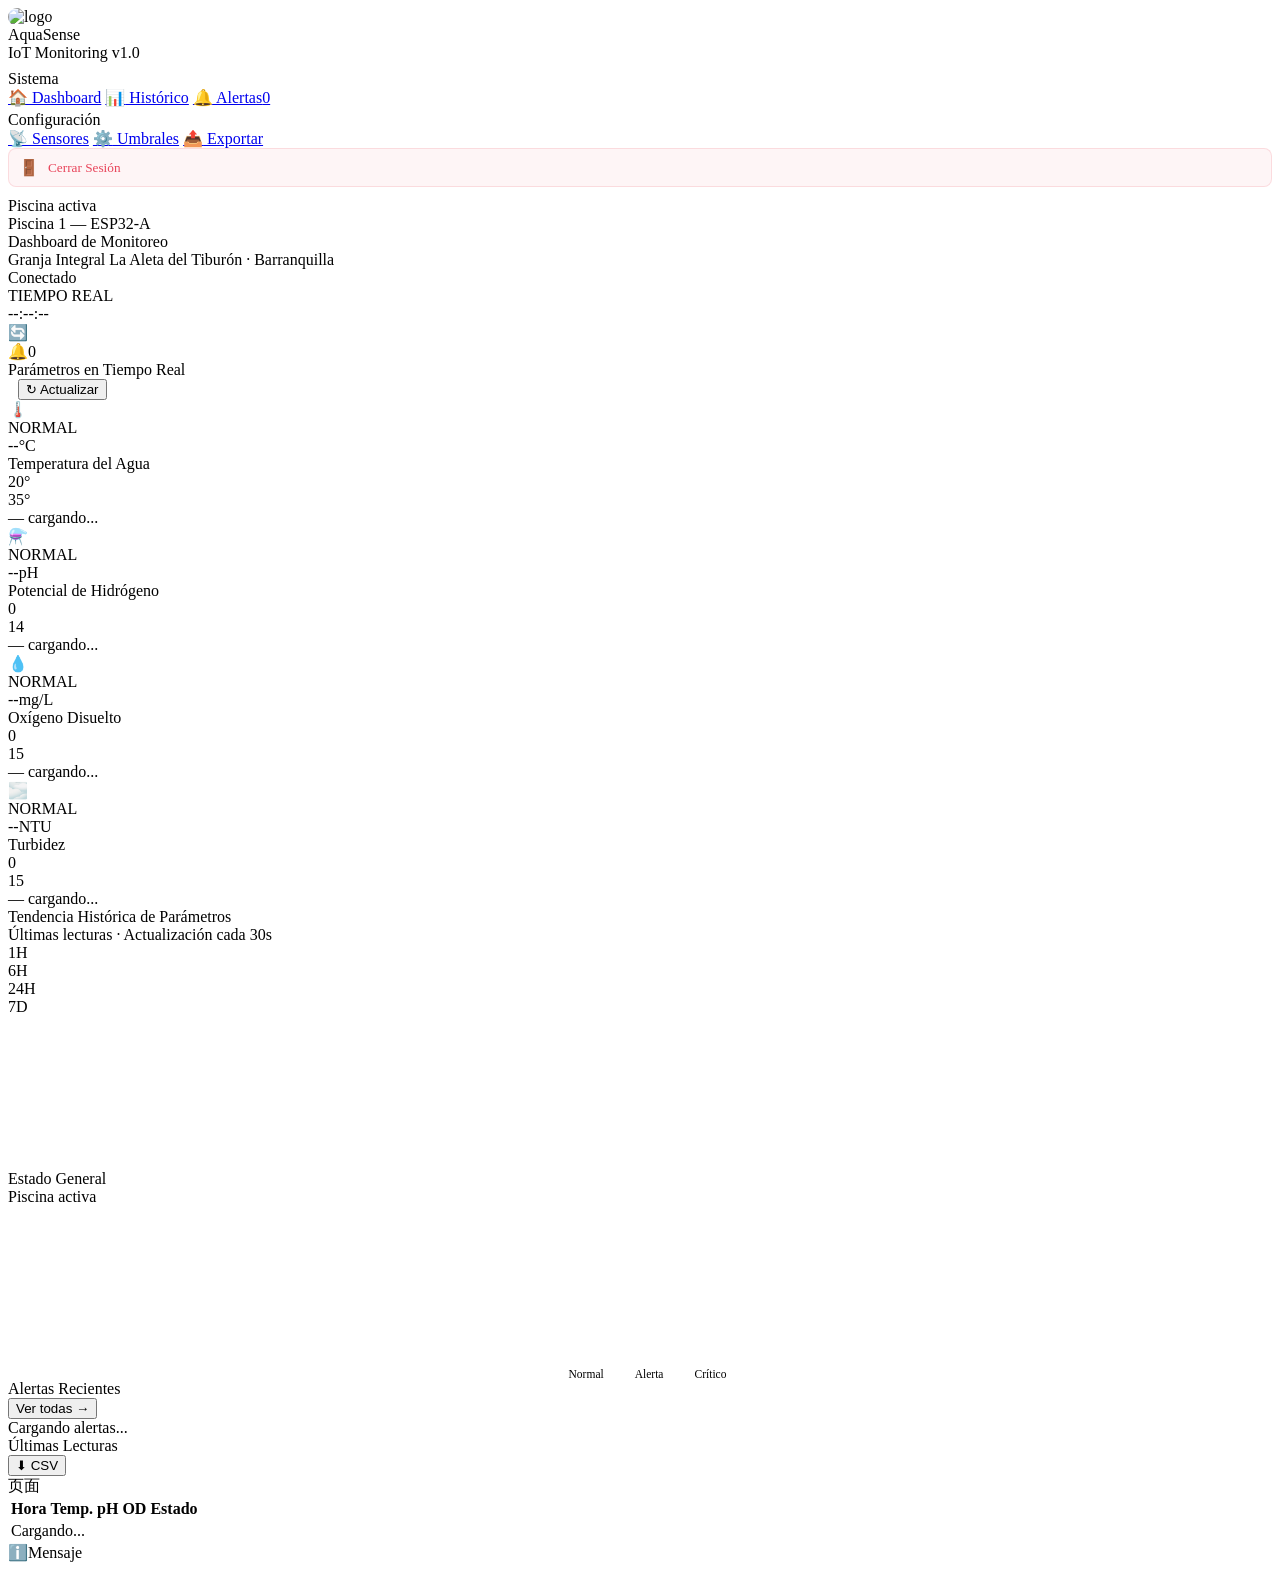
==== frontend/index.html @ b8866ebb "proyecto aquasense completo" ====
<!DOCTYPE html>
<html lang="es">
<head>
  <meta charset="UTF-8">
  <meta name="viewport" content="width=device-width, initial-scale=1.0">
  <title>AquaSense — Dashboard</title>
  <link href="https://fonts.googleapis.com/css2?family=Space+Mono:ital,wght@0,400;0,700;1,400&family=Outfit:wght@300;400;500;600;700;900&display=swap" rel="stylesheet">
  <script src="https://cdn.jsdelivr.net/npm/chart.js@4.4.0/dist/chart.umd.min.js"></script>
  <script src="https://cdn.jsdelivr.net/npm/axios/dist/axios.min.js"></script>
  <link rel="stylesheet" href="../css/style.css">
  <link rel="icon" type="image/png" href="../img/log.png">
</head>
<body>
<div class="water-bg"></div>

<div class="sidebar">
  <div class="sidebar-logo">
    <div class="logo-mark">
      <div class="logo-icon" style="background:none;padding:0;"><img src="../img/log.png" style="width:40px;height:40px;border-radius:10px;" alt="logo"></div>
      <div><div class="logo-text">AquaSense</div><div class="logo-sub">IoT Monitoring v1.0</div></div>
    </div>
  </div>
  <div class="sidebar-section" style="margin-top:8px;">
    <div class="sidebar-label">Sistema</div>
    <a class="nav-item active" href="index.html"><span class="nav-icon">🏠</span> Dashboard</a>
    <a class="nav-item" href="Histórico.html"><span class="nav-icon">📊</span> Histórico</a>
    <a class="nav-item" href="alertas.html"><span class="nav-icon">🔔</span> Alertas<span class="nav-badge" id="alert-count">0</span></a>
  </div>
  <div class="sidebar-section" style="margin-top:4px;">
    <div class="sidebar-label">Configuración</div>
    <a class="nav-item" href="sensores.html"><span class="nav-icon">📡</span> Sensores</a>
    <a class="nav-item" href="umbrales.html"><span class="nav-icon">⚙️</span> Umbrales</a>
    <a class="nav-item" href="reportes.html"><span class="nav-icon">📤</span> Exportar</a>
  </div>
  <div class="sidebar-bottom">
    <div onclick="cerrarSesion()" style="display:flex;align-items:center;gap:9px;padding:9px 10px;border-radius:8px;font-size:0.83rem;color:#e8445a;cursor:pointer;transition:all 0.2s;border:1px solid rgba(232,68,90,0.15);background:rgba(232,68,90,0.05);margin-bottom:10px;" onmouseover="this.style.background='rgba(232,68,90,0.12)'" onmouseout="this.style.background='rgba(232,68,90,0.05)'">
      <span style="font-size:1rem;width:20px;text-align:center;">🚪</span> Cerrar Sesión
    </div>
    <div class="pond-selector-label">Piscina activa</div>
    <div class="pond-list">
      <div class="pond-btn active"><span class="pond-dot dot-green"></span> Piscina 1 — ESP32-A</div>
    </div>
  </div>
</div>

<div class="main">
  <div class="topbar">
    <div>
      <div class="topbar-title">Dashboard de Monitoreo</div>
      <div class="topbar-sub">Granja Integral La Aleta del Tiburón · Barranquilla</div>
    </div>
    <div class="topbar-right">
      <div class="conn-indicator"><span class="mini-dot" id="conn-dot"></span><span id="conn-text">Conectado</span></div>
      <div class="status-pill"><span class="status-dot"></span> TIEMPO REAL</div>
      <div class="clock" id="clock">--:--:--</div>
      <div class="btn-icon" onclick="forceRefresh()" title="Actualizar">🔄</div>
      <div class="btn-icon" title="Notificaciones" style="position:relative;">🔔<span class="notif-badge" id="notif-count">0</span></div>
    </div>
  </div>

  <div class="content">

    <div class="section-header fade-in">
      <div class="section-title">Parámetros en Tiempo Real</div>
      <div style="display:flex;gap:10px;align-items:center;">
        <div class="conn-indicator" id="last-update" style="font-size:0.7rem;"></div>
        <button class="btn-sm" onclick="forceRefresh()"><span id="refresh-icon">↻</span> Actualizar</button>
      </div>
    </div>

    <!-- 4 SENSOR CARDS: temp, ph, od, turbidez -->
    <div class="metrics-grid">

      <div class="metric-card status-ok fade-in fade-in-delay-1" id="card-temp">
        <div class="metric-glow metric-ok-glow"></div>
        <div class="metric-header">
          <div class="metric-icon-wrap icon-blue">🌡️</div>
          <span class="metric-status-badge badge-ok" id="badge-temp">NORMAL</span>
        </div>
        <div>
          <div class="metric-value"><span id="val-temp">--</span><span class="metric-unit">°C</span></div>
          <div class="metric-label">Temperatura del Agua</div>
        </div>
        <div class="metric-range">
          <span class="range-text">20°</span>
          <div class="range-bar"><div class="range-fill fill-ok" id="bar-temp" style="width:0%"><div class="range-dot" style="background:var(--green)"></div></div></div>
          <span class="range-text">35°</span>
        </div>
        <div class="metric-trend" id="trend-temp">— cargando...</div>
      </div>

      <div class="metric-card status-ok fade-in fade-in-delay-2" id="card-ph">
        <div class="metric-glow metric-ok-glow"></div>
        <div class="metric-header">
          <div class="metric-icon-wrap icon-green">⚗️</div>
          <span class="metric-status-badge badge-ok" id="badge-ph">NORMAL</span>
        </div>
        <div>
          <div class="metric-value"><span id="val-ph">--</span><span class="metric-unit">pH</span></div>
          <div class="metric-label">Potencial de Hidrógeno</div>
        </div>
        <div class="metric-range">
          <span class="range-text">0</span>
          <div class="range-bar"><div class="range-fill fill-ok" id="bar-ph" style="width:0%"><div class="range-dot" style="background:var(--green)"></div></div></div>
          <span class="range-text">14</span>
        </div>
        <div class="metric-trend" id="trend-ph">— cargando...</div>
      </div>

      <div class="metric-card status-ok fade-in fade-in-delay-3" id="card-od">
        <div class="metric-glow metric-ok-glow"></div>
        <div class="metric-header">
          <div class="metric-icon-wrap icon-yellow">💧</div>
          <span class="metric-status-badge badge-ok" id="badge-od">NORMAL</span>
        </div>
        <div>
          <div class="metric-value"><span id="val-od">--</span><span class="metric-unit">mg/L</span></div>
          <div class="metric-label">Oxígeno Disuelto</div>
        </div>
        <div class="metric-range">
          <span class="range-text">0</span>
          <div class="range-bar"><div class="range-fill fill-ok" id="bar-od" style="width:0%"><div class="range-dot" style="background:var(--green)"></div></div></div>
          <span class="range-text">15</span>
        </div>
        <div class="metric-trend" id="trend-od">— cargando...</div>
      </div>

      <div class="metric-card status-ok fade-in fade-in-delay-4" id="card-turb">
        <div class="metric-glow metric-ok-glow"></div>
        <div class="metric-header">
          <div class="metric-icon-wrap icon-yellow">🌫️</div>
          <span class="metric-status-badge badge-ok" id="badge-turb">NORMAL</span>
        </div>
        <div>
          <div class="metric-value"><span id="val-turb">--</span><span class="metric-unit">NTU</span></div>
          <div class="metric-label">Turbidez</div>
        </div>
        <div class="metric-range">
          <span class="range-text">0</span>
          <div class="range-bar"><div class="range-fill fill-ok" id="bar-turb" style="width:0%"><div class="range-dot" style="background:var(--green)"></div></div></div>
          <span class="range-text">15</span>
        </div>
        <div class="metric-trend" id="trend-turb">— cargando...</div>
      </div>

    </div>

    <div class="charts-row fade-in">
      <div class="chart-card">
        <div class="chart-header">
          <div>
            <div class="chart-title">Tendencia Histórica de Parámetros</div>
            <div class="chart-sub">Últimas lecturas · Actualización cada 30s</div>
          </div>
          <div class="time-tabs">
            <div class="time-tab active" onclick="setTimeRange('1H',this)">1H</div>
            <div class="time-tab" onclick="setTimeRange('6H',this)">6H</div>
            <div class="time-tab" onclick="setTimeRange('24H',this)">24H</div>
            <div class="time-tab" onclick="setTimeRange('7D',this)">7D</div>
          </div>
        </div>
        <div class="chart-canvas-wrap"><canvas id="chart-history"></canvas></div>
      </div>
      <div class="chart-card">
        <div class="chart-header">
          <div><div class="chart-title">Estado General</div><div class="chart-sub">Piscina activa</div></div>
        </div>
        <div class="chart-canvas-wrap-sq"><canvas id="chart-status"></canvas></div>
        <div style="display:flex;justify-content:center;gap:16px;margin-top:8px;">
          <div style="display:flex;align-items:center;gap:5px;font-size:0.72rem;color:var(--text2);"><span style="width:10px;height:10px;border-radius:2px;background:var(--green);display:inline-block;"></span> Normal</div>
          <div style="display:flex;align-items:center;gap:5px;font-size:0.72rem;color:var(--text2);"><span style="width:10px;height:10px;border-radius:2px;background:var(--yellow);display:inline-block;"></span> Alerta</div>
          <div style="display:flex;align-items:center;gap:5px;font-size:0.72rem;color:var(--text2);"><span style="width:10px;height:10px;border-radius:2px;background:var(--red);display:inline-block;"></span> Crítico</div>
        </div>
      </div>
    </div>

    <div class="bottom-row fade-in">
      <div class="chart-card">
        <div class="chart-header">
          <div class="chart-title">Alertas Recientes</div>
          <button class="btn-sm" onclick="window.location.href='alertas.html'">Ver todas →</button>
        </div>
        <div class="alerts-list" id="alerts-list"><div class="empty-state">Cargando alertas...</div></div>
      </div>
      <div class="chart-card">
        <div class="chart-header">
          <div class="chart-title">Últimas Lecturas</div>
          <button class="btn-sm" onclick="exportCSV()">⬇ CSV</button>
        </div>
        <div style="overflow-x:auto;">
          <table class="readings-table">
            <thead>页面<th>Hora</th><th>Temp.</th><th>pH</th><th>OD</th><th>Estado</th></tr>
            </thead>
            <tbody id="readings-tbody"><tr><td colspan="5" class="empty-state">Cargando...</td></tr></tbody>
          </table>
        </div>
      </div>
    </div>

  </div>
</div>

<div id="toast"><span id="toast-icon">ℹ️</span><span id="toast-msg">Mensaje</span></div>
<script src="../js/app.js"></script>
<script>
  function cerrarSesion() {
    localStorage.removeItem('aq_usuario');
    window.location.href = 'login.html';
  }
</script>

</body>
</html>
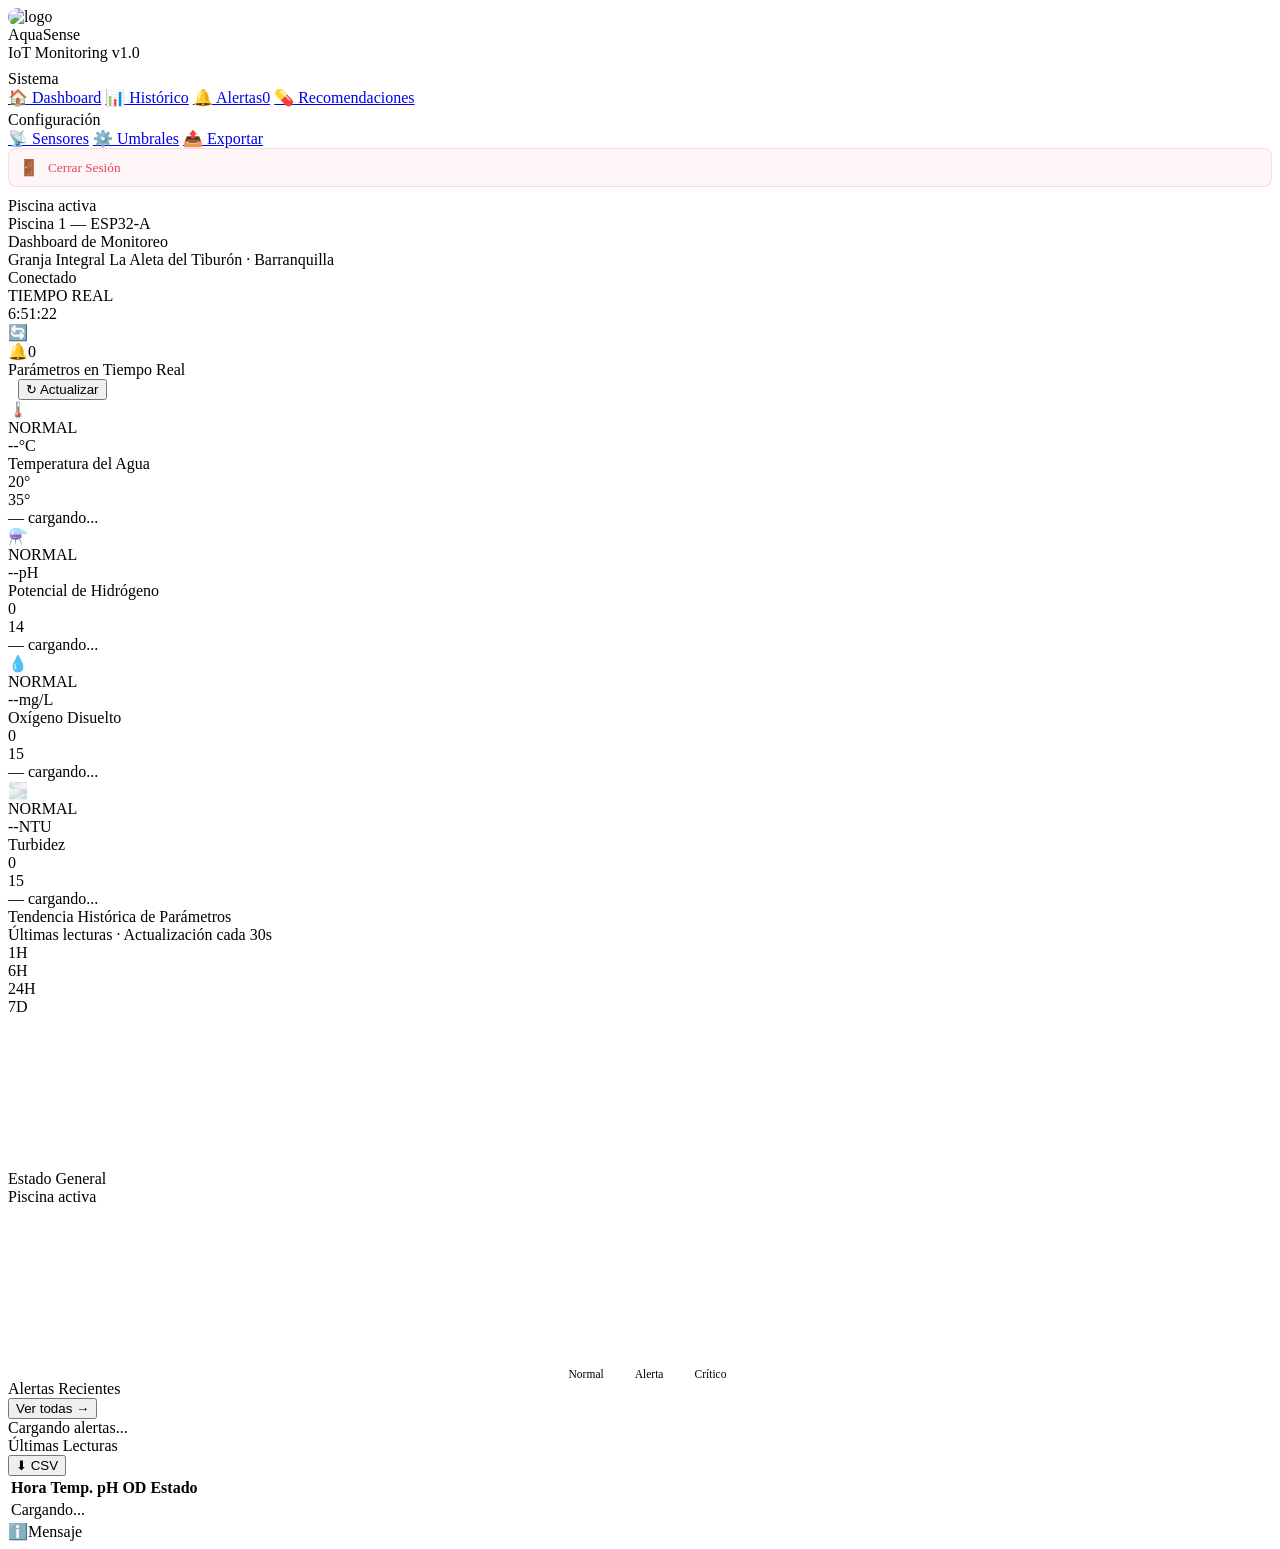
==== commit 2140bcc9: "Detección de API por dominio, recomendaciones, notificaciones" ====
--- a/frontend/index.html
+++ b/frontend/index.html
@@ -7,16 +7,19 @@
   <link href="https://fonts.googleapis.com/css2?family=Space+Mono:ital,wght@0,400;0,700;1,400&family=Outfit:wght@300;400;500;600;700;900&display=swap" rel="stylesheet">
   <script src="https://cdn.jsdelivr.net/npm/chart.js@4.4.0/dist/chart.umd.min.js"></script>
   <script src="https://cdn.jsdelivr.net/npm/axios/dist/axios.min.js"></script>
-  <link rel="stylesheet" href="../css/style.css">
-  <link rel="icon" type="image/png" href="../img/log.png">
+  <link rel="stylesheet" href="./css/style.css">
+  <link rel="icon" type="image/png" href="./img/log.png">
+  <link rel="manifest" href="./manifest.json">
+<meta name="theme-color" content="#00c8ff">
+<link rel="apple-touch-icon" href="./img/log.png">
 </head>
 <body>
 <div class="water-bg"></div>
-
+ 
 <div class="sidebar">
   <div class="sidebar-logo">
     <div class="logo-mark">
-      <div class="logo-icon" style="background:none;padding:0;"><img src="../img/log.png" style="width:40px;height:40px;border-radius:10px;" alt="logo"></div>
+      <div class="logo-icon" style="background:none;padding:0;"><img src="./img/log.png" style="width:40px;height:40px;border-radius:10px;" alt="logo"></div>
       <div><div class="logo-text">AquaSense</div><div class="logo-sub">IoT Monitoring v1.0</div></div>
     </div>
   </div>
@@ -25,6 +28,7 @@
     <a class="nav-item active" href="index.html"><span class="nav-icon">🏠</span> Dashboard</a>
     <a class="nav-item" href="Histórico.html"><span class="nav-icon">📊</span> Histórico</a>
     <a class="nav-item" href="alertas.html"><span class="nav-icon">🔔</span> Alertas<span class="nav-badge" id="alert-count">0</span></a>
+    <a class="nav-item" href="recomendaciones.html"><span class="nav-icon">💊</span> Recomendaciones</a>
   </div>
   <div class="sidebar-section" style="margin-top:4px;">
     <div class="sidebar-label">Configuración</div>
@@ -42,7 +46,7 @@
     </div>
   </div>
 </div>
-
+ 
 <div class="main">
   <div class="topbar">
     <div>
@@ -57,9 +61,9 @@
       <div class="btn-icon" title="Notificaciones" style="position:relative;">🔔<span class="notif-badge" id="notif-count">0</span></div>
     </div>
   </div>
-
+ 
   <div class="content">
-
+ 
     <div class="section-header fade-in">
       <div class="section-title">Parámetros en Tiempo Real</div>
       <div style="display:flex;gap:10px;align-items:center;">
@@ -67,10 +71,10 @@
         <button class="btn-sm" onclick="forceRefresh()"><span id="refresh-icon">↻</span> Actualizar</button>
       </div>
     </div>
-
+ 
     <!-- 4 SENSOR CARDS: temp, ph, od, turbidez -->
     <div class="metrics-grid">
-
+ 
       <div class="metric-card status-ok fade-in fade-in-delay-1" id="card-temp">
         <div class="metric-glow metric-ok-glow"></div>
         <div class="metric-header">
@@ -88,7 +92,7 @@
         </div>
         <div class="metric-trend" id="trend-temp">— cargando...</div>
       </div>
-
+ 
       <div class="metric-card status-ok fade-in fade-in-delay-2" id="card-ph">
         <div class="metric-glow metric-ok-glow"></div>
         <div class="metric-header">
@@ -106,7 +110,7 @@
         </div>
         <div class="metric-trend" id="trend-ph">— cargando...</div>
       </div>
-
+ 
       <div class="metric-card status-ok fade-in fade-in-delay-3" id="card-od">
         <div class="metric-glow metric-ok-glow"></div>
         <div class="metric-header">
@@ -124,7 +128,7 @@
         </div>
         <div class="metric-trend" id="trend-od">— cargando...</div>
       </div>
-
+ 
       <div class="metric-card status-ok fade-in fade-in-delay-4" id="card-turb">
         <div class="metric-glow metric-ok-glow"></div>
         <div class="metric-header">
@@ -142,9 +146,9 @@
         </div>
         <div class="metric-trend" id="trend-turb">— cargando...</div>
       </div>
-
-    </div>
-
+ 
+    </div>
+ 
     <div class="charts-row fade-in">
       <div class="chart-card">
         <div class="chart-header">
@@ -173,7 +177,7 @@
         </div>
       </div>
     </div>
-
+ 
     <div class="bottom-row fade-in">
       <div class="chart-card">
         <div class="chart-header">
@@ -189,25 +193,27 @@
         </div>
         <div style="overflow-x:auto;">
           <table class="readings-table">
-            <thead>页面<th>Hora</th><th>Temp.</th><th>pH</th><th>OD</th><th>Estado</th></tr>
+            <thead><tr><th>Hora</th><th>Temp.</th><th>pH</th><th>OD</th><th>Estado</th></tr>
             </thead>
             <tbody id="readings-tbody"><tr><td colspan="5" class="empty-state">Cargando...</td></tr></tbody>
           </table>
         </div>
       </div>
     </div>
-
+ 
   </div>
 </div>
-
+ 
 <div id="toast"><span id="toast-icon">ℹ️</span><span id="toast-msg">Mensaje</span></div>
-<script src="../js/app.js"></script>
+<script src="./js/pwa.js"></script>
+<script src="./js/alertas-notif.js"></script>
+<script src="./js/app.js"></script>
 <script>
   function cerrarSesion() {
     localStorage.removeItem('aq_usuario');
     window.location.href = 'login.html';
   }
 </script>
-
+ 
 </body>
-</html>+</html>
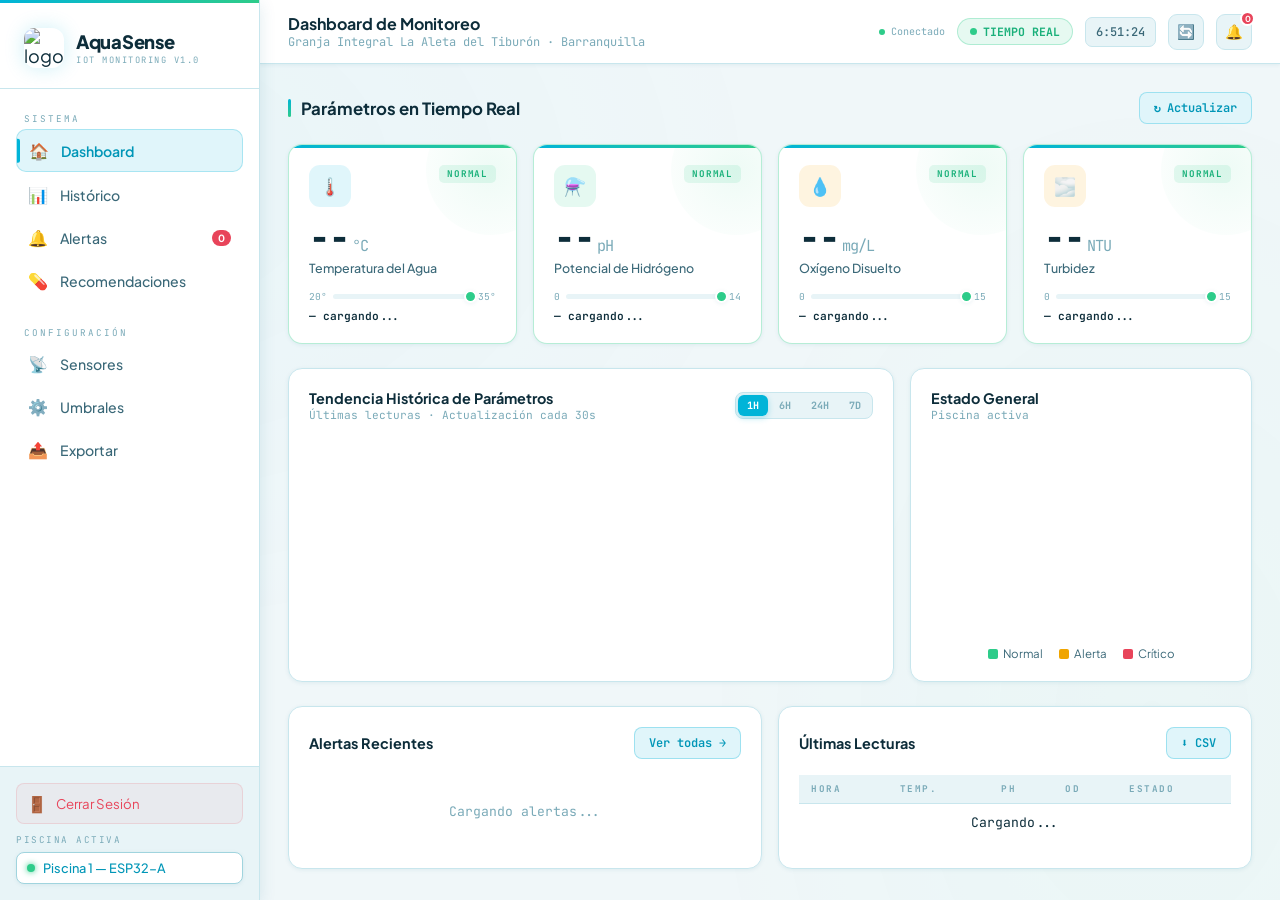
==== commit 513defa6: "actualizaciones" ====
--- a/frontend/index.html
+++ b/frontend/index.html
@@ -47,8 +47,11 @@
   </div>
 </div>
  
+<div class="sidebar-overlay" id="sidebar-overlay" onclick="closeSidebar()"></div>
+ 
 <div class="main">
   <div class="topbar">
+    <button class="menu-toggle" onclick="toggleSidebar()" aria-label="Abrir menú">☰</button>
     <div>
       <div class="topbar-title">Dashboard de Monitoreo</div>
       <div class="topbar-sub">Granja Integral La Aleta del Tiburón · Barranquilla</div>
@@ -217,3 +220,4 @@
  
 </body>
 </html>
+ 
--- a/frontend/css/style.css
+++ b/frontend/css/style.css
@@ -0,0 +1,1138 @@
+/* ===== FUENTES ===== */
+@import url('https://fonts.googleapis.com/css2?family=Plus+Jakarta+Sans:wght@300;400;500;600;700;800&family=JetBrains+Mono:wght@400;500;700&display=swap');
+ 
+/* ===== VARIABLES ECO-AMIGABLE ===== */
+:root {
+  --bg:        #f0f7f9;
+  --bg2:       #ffffff;
+  --bg3:       #e8f4f7;
+  --card:      #ffffff;
+  --border:    #c8e6ed;
+  --border2:   #a0d4de;
+  --accent:    #00B4D8;
+  --accent2:   #0096b7;
+  --accent3:   #e0f5fa;
+  --green:     #2ecc8a;
+  --green2:    #1ab07a;
+  --green-bg:  #e6f9f1;
+  --yellow:    #f0a500;
+  --yellow-bg: #fff8e6;
+  --red:       #e8445a;
+  --red-bg:    #fde8eb;
+  --text:      #0d2d3a;
+  --text2:     #3a6878;
+  --text3:     #7aaab8;
+  --font-mono: 'JetBrains Mono', monospace;
+  --font-ui:   'Plus Jakarta Sans', sans-serif;
+  --sidebar-w: 260px;
+  --shadow-sm: 0 1px 4px rgba(0,100,130,0.08);
+  --shadow-md: 0 4px 16px rgba(0,100,130,0.12);
+  --shadow-lg: 0 8px 32px rgba(0,100,130,0.15);
+  --glow-accent: 0 0 20px rgba(0,180,216,0.2);
+  --glow-green:  0 0 20px rgba(46,204,138,0.2);
+  --glow-red:    0 0 20px rgba(232,68,90,0.15);
+  --radius: 14px;
+}
+ 
+*, *::before, *::after { box-sizing: border-box; margin: 0; padding: 0; }
+html { font-size: 16px; }
+ 
+body {
+  background: var(--bg);
+  color: var(--text);
+  font-family: var(--font-ui);
+  min-height: 100vh;
+  overflow-x: hidden;
+}
+ 
+/* ===== WATER BG ===== */
+.water-bg {
+  position: fixed;
+  top: 0; left: 0; right: 0; bottom: 0;
+  pointer-events: none;
+  z-index: 0;
+  opacity: 0.4;
+  background:
+    radial-gradient(ellipse 700px 500px at 10% 20%, rgba(0,180,216,0.08), transparent),
+    radial-gradient(ellipse 500px 700px at 90% 80%, rgba(46,204,138,0.07), transparent);
+}
+ 
+/* ===== SIDEBAR ===== */
+.sidebar {
+  position: fixed;
+  top: 0; left: 0;
+  width: var(--sidebar-w);
+  height: 100vh;
+  background: var(--bg2);
+  border-right: 1px solid var(--border);
+  display: flex;
+  flex-direction: column;
+  z-index: 100;
+  overflow: hidden;
+  box-shadow: var(--shadow-md);
+  transition: transform 0.3s ease;
+}
+ 
+.sidebar::before {
+  content: '';
+  position: absolute;
+  top: 0; left: 0; right: 0;
+  height: 3px;
+  background: linear-gradient(90deg, var(--accent), var(--green));
+}
+ 
+.sidebar-logo {
+  padding: 28px 24px 20px;
+  border-bottom: 1px solid var(--border);
+}
+ 
+.logo-mark {
+  display: flex;
+  align-items: center;
+  gap: 12px;
+}
+ 
+.logo-icon {
+  width: 40px; height: 40px;
+  background: linear-gradient(135deg, var(--accent), var(--green));
+  border-radius: 12px;
+  display: flex; align-items: center; justify-content: center;
+  font-size: 18px;
+  box-shadow: var(--glow-accent);
+  flex-shrink: 0;
+}
+ 
+.logo-text {
+  font-size: 1.15rem;
+  font-weight: 800;
+  color: var(--text);
+  letter-spacing: -0.3px;
+}
+ 
+.logo-sub {
+  font-family: var(--font-mono);
+  font-size: 0.55rem;
+  color: var(--text3);
+  letter-spacing: 1.5px;
+  text-transform: uppercase;
+  margin-top: 1px;
+}
+ 
+.sidebar-section {
+  padding: 16px 16px 4px;
+}
+ 
+.sidebar-label {
+  font-family: var(--font-mono);
+  font-size: 0.58rem;
+  letter-spacing: 2px;
+  text-transform: uppercase;
+  color: var(--text3);
+  padding: 0 8px;
+  margin-bottom: 4px;
+}
+ 
+.nav-item {
+  display: flex;
+  align-items: center;
+  gap: 12px;
+  padding: 10px 12px;
+  border-radius: 10px;
+  color: var(--text2);
+  font-size: 0.88rem;
+  font-weight: 500;
+  cursor: pointer;
+  transition: all 0.2s;
+  text-decoration: none;
+  margin-bottom: 2px;
+  position: relative;
+}
+ 
+.nav-item:hover {
+  background: var(--bg3);
+  color: var(--text);
+}
+ 
+.nav-item.active {
+  background: var(--accent3);
+  color: var(--accent2);
+  font-weight: 600;
+  border: 1px solid rgba(0,180,216,0.25);
+}
+ 
+.nav-item.active::before {
+  content: '';
+  position: absolute;
+  left: 0; top: 50%;
+  transform: translateY(-50%);
+  width: 3px; height: 60%;
+  background: var(--accent);
+  border-radius: 0 2px 2px 0;
+}
+ 
+.nav-icon { font-size: 1rem; width: 20px; text-align: center; flex-shrink: 0; }
+ 
+.nav-badge {
+  margin-left: auto;
+  background: var(--red);
+  color: #fff;
+  font-size: 0.62rem;
+  font-weight: 700;
+  padding: 2px 6px;
+  border-radius: 10px;
+}
+ 
+.sidebar-bottom {
+  margin-top: auto;
+  padding: 16px;
+  border-top: 1px solid var(--border);
+  background: var(--bg3);
+}
+ 
+.pond-selector-label {
+  font-family: var(--font-mono);
+  font-size: 0.58rem;
+  letter-spacing: 1.5px;
+  text-transform: uppercase;
+  color: var(--text3);
+  margin-bottom: 6px;
+}
+ 
+.pond-list { display: flex; flex-direction: column; gap: 4px; margin-top: 6px; }
+ 
+.pond-btn {
+  display: flex; align-items: center; gap: 8px;
+  padding: 7px 10px;
+  border-radius: 8px;
+  cursor: pointer;
+  font-size: 0.8rem;
+  color: var(--text2);
+  transition: all 0.15s;
+  border: 1px solid transparent;
+  font-weight: 500;
+}
+ 
+.pond-btn:hover { background: var(--bg2); color: var(--text); }
+.pond-btn.active { background: var(--bg2); color: var(--accent2); border-color: var(--border2); box-shadow: var(--shadow-sm); }
+ 
+.pond-dot { width: 8px; height: 8px; border-radius: 50%; flex-shrink: 0; }
+.dot-green  { background: var(--green);  box-shadow: 0 0 6px var(--green); }
+.dot-yellow { background: var(--yellow); box-shadow: 0 0 6px var(--yellow); }
+.dot-red    { background: var(--red);    box-shadow: 0 0 6px var(--red); }
+ 
+/* ===== SIDEBAR OVERLAY (móvil) ===== */
+.sidebar-overlay {
+  display: none;
+  position: fixed;
+  inset: 0;
+  background: rgba(13,45,58,0.45);
+  z-index: 99;
+}
+.sidebar-overlay.show { display: block; }
+ 
+/* ===== MAIN ===== */
+.main {
+  margin-left: var(--sidebar-w);
+  min-height: 100vh;
+  display: flex;
+  flex-direction: column;
+  position: relative;
+  z-index: 1;
+}
+ 
+/* ===== TOPBAR ===== */
+.topbar {
+  height: 64px;
+  background: var(--bg2);
+  border-bottom: 1px solid var(--border);
+  display: flex;
+  align-items: center;
+  padding: 0 28px;
+  gap: 16px;
+  position: sticky;
+  top: 0;
+  z-index: 50;
+  box-shadow: var(--shadow-sm);
+}
+ 
+.menu-toggle {
+  display: none;
+  align-items: center;
+  justify-content: center;
+  width: 38px; height: 38px;
+  background: var(--bg3);
+  border: 1px solid var(--border);
+  border-radius: 9px;
+  font-size: 1.1rem;
+  cursor: pointer;
+  color: var(--text);
+  flex-shrink: 0;
+}
+ 
+.topbar-title { font-size: 1rem; font-weight: 700; color: var(--text); }
+.topbar-sub   { font-size: 0.75rem; color: var(--text3); font-family: var(--font-mono); }
+ 
+.topbar-right {
+  margin-left: auto;
+  display: flex;
+  align-items: center;
+  gap: 12px;
+}
+ 
+.status-pill {
+  display: flex;
+  align-items: center;
+  gap: 6px;
+  background: var(--green-bg);
+  border: 1px solid rgba(46,204,138,0.3);
+  border-radius: 20px;
+  padding: 5px 12px;
+  font-size: 0.72rem;
+  font-weight: 700;
+  color: var(--green2);
+  font-family: var(--font-mono);
+}
+ 
+.status-dot {
+  width: 7px; height: 7px;
+  border-radius: 50%;
+  background: var(--green);
+  animation: pulse 2s infinite;
+}
+ 
+@keyframes pulse {
+  0%, 100% { opacity: 1; transform: scale(1); }
+  50%       { opacity: 0.5; transform: scale(0.8); }
+}
+ 
+.btn-icon {
+  width: 36px; height: 36px;
+  background: var(--bg3);
+  border: 1px solid var(--border);
+  border-radius: 9px;
+  display: flex; align-items: center; justify-content: center;
+  font-size: 0.9rem;
+  cursor: pointer;
+  color: var(--text2);
+  transition: all 0.2s;
+  position: relative;
+}
+ 
+.btn-icon:hover { background: var(--accent3); color: var(--accent2); border-color: var(--border2); }
+ 
+.notif-badge {
+  position: absolute;
+  top: -4px; right: -4px;
+  width: 15px; height: 15px;
+  background: var(--red);
+  border-radius: 50%;
+  font-size: 0.52rem;
+  font-weight: 700;
+  color: #fff;
+  display: flex; align-items: center; justify-content: center;
+  border: 2px solid var(--bg2);
+}
+ 
+.clock {
+  font-family: var(--font-mono);
+  font-size: 0.75rem;
+  color: var(--text2);
+  background: var(--bg3);
+  border: 1px solid var(--border);
+  border-radius: 7px;
+  padding: 6px 10px;
+  font-weight: 500;
+}
+ 
+/* ===== CONTENT ===== */
+.content { padding: 28px; flex: 1; }
+ 
+/* ===== SECTION HEADER ===== */
+.section-header {
+  display: flex;
+  align-items: center;
+  justify-content: space-between;
+  margin-bottom: 20px;
+}
+ 
+.section-title {
+  font-size: 1.05rem;
+  font-weight: 700;
+  color: var(--text);
+  display: flex;
+  align-items: center;
+  gap: 10px;
+}
+ 
+.section-title::before {
+  content: '';
+  width: 3px; height: 18px;
+  background: linear-gradient(180deg, var(--accent), var(--green));
+  border-radius: 2px;
+}
+ 
+.btn-sm {
+  background: var(--accent3);
+  border: 1px solid rgba(0,180,216,0.3);
+  color: var(--accent2);
+  font-size: 0.75rem;
+  font-weight: 600;
+  font-family: var(--font-mono);
+  padding: 7px 14px;
+  border-radius: 8px;
+  cursor: pointer;
+  transition: all 0.2s;
+  display: flex; align-items: center; gap: 6px;
+}
+ 
+.btn-sm:hover { background: var(--accent); color: #fff; border-color: var(--accent); box-shadow: var(--glow-accent); }
+ 
+/* ===== METRIC CARDS ===== */
+.metrics-grid {
+  display: grid;
+  grid-template-columns: repeat(4, 1fr);
+  gap: 16px;
+  margin-bottom: 24px;
+}
+ 
+.metric-card {
+  background: var(--card);
+  border: 1px solid var(--border);
+  border-radius: var(--radius);
+  padding: 20px;
+  position: relative;
+  overflow: hidden;
+  transition: all 0.3s;
+  cursor: pointer;
+  box-shadow: var(--shadow-sm);
+}
+ 
+.metric-card:hover { box-shadow: var(--shadow-md); transform: translateY(-1px); }
+ 
+.metric-card.status-ok    { border-color: rgba(46,204,138,0.35); }
+.metric-card.status-warn  { border-color: rgba(240,165,0,0.35); }
+.metric-card.status-alert { border-color: rgba(232,68,90,0.35); box-shadow: var(--glow-red); }
+ 
+.metric-card::after {
+  content: '';
+  position: absolute;
+  top: 0; left: 0; right: 0;
+  height: 3px;
+  border-radius: var(--radius) var(--radius) 0 0;
+}
+ 
+.metric-card.status-ok::after    { background: linear-gradient(90deg, var(--accent), var(--green)); }
+.metric-card.status-warn::after  { background: linear-gradient(90deg, var(--yellow), #f5a328); }
+.metric-card.status-alert::after { background: linear-gradient(90deg, var(--red), #ff8fa0); }
+ 
+.metric-glow {
+  position: absolute;
+  top: -40px; right: -40px;
+  width: 130px; height: 130px;
+  border-radius: 50%;
+  opacity: 0.08;
+  pointer-events: none;
+}
+ 
+.metric-ok-glow    { background: radial-gradient(circle, var(--green), transparent); }
+.metric-warn-glow  { background: radial-gradient(circle, var(--yellow), transparent); }
+.metric-alert-glow { background: radial-gradient(circle, var(--red), transparent); }
+ 
+.metric-header {
+  display: flex;
+  align-items: flex-start;
+  justify-content: space-between;
+  margin-bottom: 14px;
+}
+ 
+.metric-icon-wrap {
+  width: 42px; height: 42px;
+  border-radius: 11px;
+  display: flex; align-items: center; justify-content: center;
+  font-size: 1.1rem;
+  flex-shrink: 0;
+}
+ 
+.icon-blue   { background: rgba(0,180,216,0.12); }
+.icon-green  { background: rgba(46,204,138,0.12); }
+.icon-yellow { background: rgba(240,165,0,0.12); }
+.icon-red    { background: rgba(232,68,90,0.12); }
+ 
+.metric-status-badge {
+  font-family: var(--font-mono);
+  font-size: 0.58rem;
+  font-weight: 700;
+  letter-spacing: 0.8px;
+  text-transform: uppercase;
+  padding: 3px 8px;
+  border-radius: 5px;
+}
+ 
+.badge-ok    { background: var(--green-bg);  color: var(--green2); }
+.badge-warn  { background: var(--yellow-bg); color: var(--yellow); }
+.badge-alert { background: var(--red-bg);    color: var(--red); }
+ 
+.metric-value {
+  font-size: 2.2rem;
+  font-weight: 800;
+  color: var(--text);
+  line-height: 1;
+  font-family: var(--font-mono);
+  letter-spacing: -1px;
+}
+ 
+.metric-unit {
+  font-size: 0.95rem;
+  font-weight: 400;
+  color: var(--text3);
+  margin-left: 3px;
+}
+ 
+.metric-label {
+  font-size: 0.78rem;
+  color: var(--text2);
+  margin-top: 4px;
+  font-weight: 500;
+}
+ 
+.metric-range {
+  display: flex;
+  align-items: center;
+  gap: 6px;
+  margin-top: 14px;
+}
+ 
+.range-bar {
+  flex: 1;
+  height: 5px;
+  background: var(--bg3);
+  border-radius: 3px;
+  position: relative;
+  overflow: visible;
+}
+ 
+.range-fill {
+  height: 100%;
+  border-radius: 3px;
+  transition: width 0.8s cubic-bezier(0.4, 0, 0.2, 1);
+}
+ 
+.fill-ok    { background: linear-gradient(90deg, var(--accent), var(--green)); }
+.fill-warn  { background: linear-gradient(90deg, var(--yellow), #f5a328); }
+.fill-alert { background: linear-gradient(90deg, var(--red), #ff8fa0); }
+ 
+.range-dot {
+  position: absolute;
+  right: -5px; top: -4px;
+  width: 13px; height: 13px;
+  border-radius: 50%;
+  border: 2px solid var(--bg2);
+  box-shadow: var(--shadow-sm);
+}
+ 
+.range-text {
+  font-family: var(--font-mono);
+  font-size: 0.6rem;
+  color: var(--text3);
+  white-space: nowrap;
+}
+ 
+.metric-trend {
+  font-size: 0.7rem;
+  font-weight: 600;
+  font-family: var(--font-mono);
+  margin-top: 6px;
+}
+ 
+.trend-up   { color: var(--red); }
+.trend-down { color: var(--green); }
+.trend-flat { color: var(--text3); }
+ 
+/* ===== CHARTS ===== */
+.charts-row {
+  display: grid;
+  grid-template-columns: 2fr 1fr;
+  gap: 16px;
+  margin-bottom: 24px;
+}
+ 
+.chart-card {
+  background: var(--card);
+  border: 1px solid var(--border);
+  border-radius: var(--radius);
+  padding: 20px;
+  box-shadow: var(--shadow-sm);
+}
+ 
+.chart-header {
+  display: flex;
+  align-items: center;
+  justify-content: space-between;
+  margin-bottom: 16px;
+}
+ 
+.chart-title { font-size: 0.9rem; font-weight: 700; color: var(--text); }
+.chart-sub   { font-size: 0.7rem; color: var(--text3); font-family: var(--font-mono); margin-top: 1px; }
+ 
+.time-tabs {
+  display: flex;
+  gap: 2px;
+  background: var(--bg3);
+  border: 1px solid var(--border);
+  border-radius: 8px;
+  padding: 2px;
+}
+ 
+.time-tab {
+  font-family: var(--font-mono);
+  font-size: 0.63rem;
+  padding: 4px 9px;
+  border-radius: 6px;
+  cursor: pointer;
+  color: var(--text3);
+  transition: all 0.15s;
+  font-weight: 700;
+}
+ 
+.time-tab.active { background: var(--accent); color: #fff; box-shadow: 0 2px 6px rgba(0,180,216,0.3); }
+.time-tab:not(.active):hover { color: var(--text2); }
+ 
+.chart-canvas-wrap    { position: relative; height: 180px; }
+.chart-canvas-wrap-sq { position: relative; height: 200px; }
+ 
+/* ===== BOTTOM ROW ===== */
+.bottom-row {
+  display: grid;
+  grid-template-columns: 1fr 1fr;
+  gap: 16px;
+}
+ 
+/* ===== ALERTS ===== */
+.alerts-list { display: flex; flex-direction: column; gap: 8px; }
+ 
+.alert-item {
+  display: flex;
+  align-items: center;
+  gap: 12px;
+  padding: 10px 14px;
+  border-radius: 10px;
+  background: var(--bg3);
+  border: 1px solid var(--border);
+  font-size: 0.8rem;
+  transition: all 0.2s;
+}
+ 
+.alert-item:hover { border-color: var(--border2); box-shadow: var(--shadow-sm); }
+ 
+.alert-dot { width: 8px; height: 8px; border-radius: 50%; flex-shrink: 0; }
+.alert-msg { flex: 1; color: var(--text); font-weight: 500; }
+ 
+.alert-time {
+  font-family: var(--font-mono);
+  font-size: 0.63rem;
+  color: var(--text3);
+  white-space: nowrap;
+}
+ 
+.alert-sev {
+  font-family: var(--font-mono);
+  font-size: 0.58rem;
+  font-weight: 700;
+  letter-spacing: 0.5px;
+  padding: 2px 7px;
+  border-radius: 5px;
+}
+ 
+.sev-high { background: var(--red-bg);    color: var(--red); }
+.sev-med  { background: var(--yellow-bg); color: var(--yellow); }
+.sev-low  { background: var(--accent3);   color: var(--accent2); }
+ 
+/* ===== TABLE ===== */
+.readings-table { width: 100%; border-collapse: collapse; font-size: 0.8rem; }
+ 
+.readings-table th {
+  font-family: var(--font-mono);
+  font-size: 0.58rem;
+  letter-spacing: 1.5px;
+  text-transform: uppercase;
+  color: var(--text3);
+  padding: 8px 12px;
+  text-align: left;
+  border-bottom: 1px solid var(--border);
+  background: var(--bg3);
+}
+ 
+.readings-table td {
+  padding: 10px 12px;
+  border-bottom: 1px solid var(--border);
+  color: var(--text);
+  vertical-align: middle;
+}
+ 
+.readings-table tr:last-child td { border-bottom: none; }
+.readings-table tr:hover td { background: var(--bg3); }
+ 
+/* ===== SPINNER ===== */
+.spinner {
+  display: inline-block;
+  width: 14px; height: 14px;
+  border: 2px solid rgba(0,180,216,0.2);
+  border-top-color: var(--accent);
+  border-radius: 50%;
+  animation: spin 0.8s linear infinite;
+}
+ 
+@keyframes spin { to { transform: rotate(360deg); } }
+ 
+/* ===== TOAST ===== */
+#toast {
+  position: fixed;
+  bottom: 28px; right: 28px;
+  background: var(--card);
+  border: 1px solid var(--border2);
+  border-radius: 12px;
+  padding: 14px 18px;
+  font-size: 0.82rem;
+  color: var(--text);
+  z-index: 9999;
+  display: flex;
+  align-items: center;
+  gap: 10px;
+  opacity: 0;
+  transform: translateY(12px);
+  transition: all 0.3s cubic-bezier(0.4,0,0.2,1);
+  min-width: 260px;
+  box-shadow: var(--shadow-lg);
+}
+ 
+#toast.show { opacity: 1; transform: translateY(0); }
+ 
+/* ===== CONNECTION ===== */
+.conn-indicator {
+  display: flex;
+  align-items: center;
+  gap: 6px;
+  font-family: var(--font-mono);
+  font-size: 0.63rem;
+  color: var(--text3);
+}
+ 
+.mini-dot {
+  width: 6px; height: 6px;
+  border-radius: 50%;
+  background: var(--green);
+  animation: pulse 2s infinite;
+}
+ 
+.mini-dot.offline { background: var(--red); animation: none; }
+ 
+/* ===== EMPTY STATE ===== */
+.empty-state {
+  text-align: center;
+  padding: 28px 0;
+  color: var(--text3);
+  font-size: 0.82rem;
+  font-family: var(--font-mono);
+}
+ 
+/* ===== SCROLLBAR ===== */
+::-webkit-scrollbar { width: 6px; height: 6px; }
+::-webkit-scrollbar-track { background: var(--bg); }
+::-webkit-scrollbar-thumb { background: var(--border2); border-radius: 3px; }
+::-webkit-scrollbar-thumb:hover { background: var(--text3); }
+ 
+/* ===== ANIMATIONS ===== */
+.fade-in { opacity: 0; animation: fadeIn 0.5s ease forwards; }
+@keyframes fadeIn { to { opacity: 1; } }
+.fade-in-delay-1 { animation-delay: 0.1s; }
+.fade-in-delay-2 { animation-delay: 0.2s; }
+.fade-in-delay-3 { animation-delay: 0.3s; }
+.fade-in-delay-4 { animation-delay: 0.4s; }
+ 
+/* ===== LOGIN PAGE ===== */
+.login-page {
+  min-height: 100vh;
+  display: flex;
+  align-items: center;
+  justify-content: center;
+  background: var(--bg);
+  position: relative;
+  overflow: hidden;
+}
+ 
+.login-bg-shapes {
+  position: absolute;
+  inset: 0;
+  pointer-events: none;
+  overflow: hidden;
+}
+ 
+.login-bg-shapes::before {
+  content: '';
+  position: absolute;
+  top: -200px; right: -200px;
+  width: 600px; height: 600px;
+  border-radius: 50%;
+  background: radial-gradient(circle, rgba(0,180,216,0.12), transparent 70%);
+}
+ 
+.login-bg-shapes::after {
+  content: '';
+  position: absolute;
+  bottom: -200px; left: -200px;
+  width: 600px; height: 600px;
+  border-radius: 50%;
+  background: radial-gradient(circle, rgba(46,204,138,0.1), transparent 70%);
+}
+ 
+.login-card {
+  background: var(--card);
+  border: 1px solid var(--border);
+  border-radius: 20px;
+  padding: 48px 44px;
+  width: 100%;
+  max-width: 420px;
+  box-shadow: var(--shadow-lg);
+  position: relative;
+  z-index: 1;
+}
+ 
+.login-card::before {
+  content: '';
+  position: absolute;
+  top: 0; left: 0; right: 0;
+  height: 4px;
+  background: linear-gradient(90deg, var(--accent), var(--green));
+  border-radius: 20px 20px 0 0;
+}
+ 
+.login-logo {
+  display: flex;
+  align-items: center;
+  gap: 14px;
+  margin-bottom: 32px;
+}
+ 
+.login-logo-icon {
+  width: 52px; height: 52px;
+  background: linear-gradient(135deg, var(--accent), var(--green));
+  border-radius: 14px;
+  display: flex; align-items: center; justify-content: center;
+  font-size: 24px;
+  box-shadow: var(--glow-accent);
+}
+ 
+.login-logo-text { font-size: 1.5rem; font-weight: 800; color: var(--text); }
+.login-logo-sub  { font-family: var(--font-mono); font-size: 0.6rem; color: var(--text3); letter-spacing: 1.5px; text-transform: uppercase; margin-top: 2px; }
+ 
+.login-title { font-size: 1.35rem; font-weight: 700; color: var(--text); margin-bottom: 6px; }
+.login-sub   { font-size: 0.85rem; color: var(--text2); margin-bottom: 28px; }
+ 
+.form-group { margin-bottom: 18px; }
+ 
+.form-label {
+  display: block;
+  font-size: 0.78rem;
+  font-weight: 600;
+  color: var(--text2);
+  margin-bottom: 7px;
+  font-family: var(--font-mono);
+  letter-spacing: 0.5px;
+}
+ 
+.form-input {
+  width: 100%;
+  padding: 12px 16px;
+  background: var(--bg3);
+  border: 1px solid var(--border);
+  border-radius: 10px;
+  color: var(--text);
+  font-size: 0.9rem;
+  font-family: var(--font-ui);
+  transition: all 0.2s;
+  outline: none;
+}
+ 
+.form-input:focus {
+  border-color: var(--accent);
+  background: var(--bg2);
+  box-shadow: 0 0 0 3px rgba(0,180,216,0.12);
+}
+ 
+.form-input::placeholder { color: var(--text3); }
+ 
+.login-btn {
+  width: 100%;
+  padding: 13px;
+  background: linear-gradient(135deg, var(--accent), var(--accent2));
+  border: none;
+  border-radius: 11px;
+  color: #fff;
+  font-size: 0.95rem;
+  font-weight: 700;
+  font-family: var(--font-ui);
+  cursor: pointer;
+  transition: all 0.2s;
+  margin-top: 8px;
+  box-shadow: 0 4px 14px rgba(0,180,216,0.35);
+  letter-spacing: 0.3px;
+}
+ 
+.login-btn:hover {
+  transform: translateY(-1px);
+  box-shadow: 0 6px 20px rgba(0,180,216,0.45);
+}
+ 
+.login-btn:active { transform: translateY(0); }
+ 
+.login-error {
+  display: none;
+  background: var(--red-bg);
+  border: 1px solid rgba(232,68,90,0.25);
+  color: var(--red);
+  font-size: 0.8rem;
+  padding: 10px 14px;
+  border-radius: 8px;
+  margin-top: 14px;
+  font-weight: 500;
+  text-align: center;
+}
+ 
+.login-error.show { display: block; }
+ 
+.login-footer {
+  margin-top: 28px;
+  padding-top: 20px;
+  border-top: 1px solid var(--border);
+  display: flex;
+  align-items: center;
+  justify-content: center;
+  gap: 8px;
+  font-size: 0.72rem;
+  color: var(--text3);
+  font-family: var(--font-mono);
+}
+ 
+.eco-badge {
+  display: inline-flex;
+  align-items: center;
+  gap: 5px;
+  background: var(--green-bg);
+  border: 1px solid rgba(46,204,138,0.25);
+  color: var(--green2);
+  font-size: 0.65rem;
+  font-weight: 700;
+  padding: 3px 9px;
+  border-radius: 20px;
+  font-family: var(--font-mono);
+}
+ 
+/* ===== SENSORES PAGE ===== */
+.sensors-grid { display: grid; grid-template-columns: repeat(3, 1fr); gap: 14px; }
+ 
+.sensor-card {
+  background: var(--card);
+  border-radius: var(--radius);
+  padding: 20px;
+  border: 1px solid var(--border);
+  position: relative;
+  overflow: hidden;
+  box-shadow: var(--shadow-sm);
+}
+ 
+.sensor-card::before {
+  content: '';
+  position: absolute;
+  top: 0; left: 0; right: 0;
+  height: 3px;
+  border-radius: var(--radius) var(--radius) 0 0;
+}
+ 
+.sc-online::before  { background: linear-gradient(90deg, transparent, var(--green), transparent); }
+.sc-offline::before { background: linear-gradient(90deg, transparent, var(--red), transparent); }
+.sc-warn::before    { background: linear-gradient(90deg, transparent, var(--yellow), transparent); }
+ 
+.sensor-card-header { display: flex; align-items: center; justify-content: space-between; margin-bottom: 14px; }
+.sensor-name-big    { font-size: 0.9rem; font-weight: 700; color: var(--text); }
+.sensor-device      { font-size: 0.65rem; color: var(--text3); margin-top: 2px; font-family: var(--font-mono); }
+ 
+.s-badge { font-size: 0.55rem; font-weight: 700; border-radius: 5px; padding: 3px 8px; font-family: var(--font-mono); letter-spacing: 0.06em; }
+.sb-online  { background: var(--green-bg);  color: var(--green2);  border: 1px solid rgba(46,204,138,0.25); }
+.sb-offline { background: var(--red-bg);    color: var(--red);     border: 1px solid rgba(232,68,90,0.25); }
+.sb-warn    { background: var(--yellow-bg); color: var(--yellow);  border: 1px solid rgba(240,165,0,0.25); }
+ 
+.sensor-info-row   { display: flex; justify-content: space-between; margin-bottom: 10px; }
+.sensor-info-item  { display: flex; flex-direction: column; gap: 2px; }
+.sii-label { font-size: 0.6rem; color: var(--text3); font-family: var(--font-mono); text-transform: uppercase; }
+.sii-val   { font-size: 0.8rem; color: var(--text2); font-weight: 500; }
+.sii-val.green  { color: var(--green); }
+.sii-val.red    { color: var(--red); }
+.sii-val.yellow { color: var(--yellow); }
+ 
+.sensor-divider { height: 1px; background: var(--border); margin: 12px 0; }
+.sensor-last    { font-size: 0.65rem; color: var(--text3); font-family: var(--font-mono); }
+ 
+.sensor-actions { display: flex; gap: 8px; margin-top: 14px; }
+.s-btn {
+  flex: 1; padding: 7px; border-radius: 8px; font-size: 0.7rem;
+  cursor: pointer; border: 1px solid var(--border);
+  background: var(--bg3); color: var(--text2);
+  transition: all 0.2s; text-align: center;
+}
+.s-btn:hover        { border-color: var(--accent); color: var(--accent2); background: var(--accent3); }
+.s-btn.danger:hover { border-color: var(--red); color: var(--red); background: var(--red-bg); }
+ 
+.table-card { background: var(--card); border-radius: var(--radius); border: 1px solid var(--border); overflow: hidden; box-shadow: var(--shadow-sm); }
+.table-card-header { display: flex; align-items: center; justify-content: space-between; padding: 16px 20px; border-bottom: 1px solid var(--border); }
+.tc-title { font-size: 0.85rem; font-weight: 700; color: var(--text); }
+.tc-sub   { font-size: 0.65rem; color: var(--text3); margin-top: 2px; }
+ 
+.s-table { width: 100%; border-collapse: collapse; font-size: 0.76rem; }
+.s-table th { text-align: left; padding: 10px 16px; color: var(--text3); font-weight: 600; background: var(--bg3); border-bottom: 1px solid var(--border); font-family: var(--font-mono); font-size: 0.6rem; text-transform: uppercase; letter-spacing: 0.06em; }
+.s-table td { padding: 11px 16px; color: var(--text2); border-bottom: 1px solid var(--border); }
+.s-table tr:last-child td { border-bottom: none; }
+.s-table tbody tr:hover td { background: var(--bg3); }
+ 
+/* ===== UMBRALES PAGE ===== */
+.thresholds-grid { display: grid; grid-template-columns: repeat(2, 1fr); gap: 14px; }
+ 
+.threshold-card {
+  background: var(--card);
+  border-radius: var(--radius);
+  padding: 20px;
+  border: 1px solid var(--border);
+  position: relative;
+  overflow: hidden;
+  box-shadow: var(--shadow-sm);
+}
+ 
+.threshold-card::before {
+  content: '';
+  position: absolute;
+  top: 0; left: 0; right: 0;
+  height: 3px;
+  border-radius: var(--radius) var(--radius) 0 0;
+  background: linear-gradient(90deg, var(--accent), var(--green));
+}
+ 
+.tc-header      { display: flex; align-items: center; justify-content: space-between; margin-bottom: 16px; }
+.tc-icon-wrap   { width: 40px; height: 40px; border-radius: 10px; background: var(--accent3); display: flex; align-items: center; justify-content: center; font-size: 1.2rem; }
+.tc-name        { font-size: 0.9rem; font-weight: 700; color: var(--text); }
+.tc-unit        { font-size: 0.65rem; color: var(--text3); margin-top: 2px; font-family: var(--font-mono); }
+ 
+.threshold-row  { display: grid; grid-template-columns: 1fr 1fr 1fr; gap: 12px; margin-bottom: 14px; }
+.th-field       { display: flex; flex-direction: column; gap: 5px; }
+.th-label       { font-size: 0.6rem; color: var(--text3); font-family: var(--font-mono); text-transform: uppercase; letter-spacing: 0.05em; }
+.th-input {
+  background: var(--bg3); border: 1px solid var(--border);
+  color: var(--text); padding: 8px 10px; border-radius: 8px;
+  font-size: 0.82rem; font-family: var(--font-mono);
+  outline: none; transition: border-color 0.2s;
+  width: 100%; text-align: center;
+}
+.th-input:focus      { border-color: var(--accent); box-shadow: 0 0 0 3px rgba(0,180,216,0.1); }
+.th-input.min-field:focus { border-color: var(--accent); }
+.th-input.max-field:focus { border-color: var(--red); }
+.th-sublabel { font-size: 0.58rem; color: var(--text3); text-align: center; margin-top: 2px; }
+.min-label { color: var(--accent2); }
+.opt-label { color: var(--green); }
+.max-label { color: var(--red); }
+ 
+.threshold-visual { height: 6px; border-radius: 6px; background: var(--bg3); margin-bottom: 12px; }
+.tv-fill { height: 100%; border-radius: 6px; background: linear-gradient(90deg, var(--accent), var(--green), var(--yellow), var(--red)); }
+ 
+.threshold-status { display: flex; align-items: center; justify-content: space-between; }
+.ts-current { font-size: 0.7rem; color: var(--text3); }
+.ts-val  { font-weight: 700; }
+.ts-ok   { color: var(--green) !important; }
+.ts-warn { color: var(--yellow) !important; }
+.ts-bad  { color: var(--red) !important; }
+ 
+.ts-save-btn {
+  padding: 5px 14px; border-radius: 7px; font-size: 0.7rem;
+  cursor: pointer; border: 1px solid rgba(0,180,216,0.3);
+  background: var(--accent3); color: var(--accent2); transition: all 0.2s;
+}
+.ts-save-btn:hover { background: var(--accent); color: #fff; }
+ 
+.btn-save {
+  background: linear-gradient(135deg, var(--accent), var(--accent2));
+  color: #fff; border: none; padding: 8px 20px; border-radius: 9px;
+  font-size: 0.8rem; font-weight: 700; cursor: pointer;
+  transition: all 0.2s; font-family: var(--font-ui);
+  box-shadow: 0 4px 12px rgba(0,180,216,0.3);
+}
+.btn-save:hover { opacity: 0.9; transform: translateY(-1px); }
+ 
+.info-panel {
+  background: var(--card); border-radius: var(--radius);
+  padding: 18px 22px; border: 1px solid var(--border);
+  display: flex; align-items: flex-start; gap: 14px;
+  box-shadow: var(--shadow-sm);
+}
+.info-icon       { font-size: 1.3rem; flex-shrink: 0; margin-top: 2px; }
+.info-text-title { font-size: 0.85rem; font-weight: 700; color: var(--accent2); margin-bottom: 4px; }
+.info-text-body  { font-size: 0.72rem; color: var(--text2); line-height: 1.6; }
+ 
+/* ===== RESPONSIVE ===== */
+/* Este bloque va AL FINAL del archivo a propósito: en CSS, cuando
+   dos reglas con la misma especificidad chocan (ej. .sensors-grid
+   normal vs. .sensors-grid dentro de un @media), gana la que está
+   más abajo en el archivo. Poniéndolo aquí, siempre le gana a
+   cualquier sección que se agregue arriba en el futuro. */
+@media (max-width: 1200px) {
+  .metrics-grid { grid-template-columns: repeat(2, 1fr); }
+  .charts-row   { grid-template-columns: 1fr; }
+  .bottom-row   { grid-template-columns: 1fr; }
+}
+ 
+@media (max-width: 768px) {
+  :root { --sidebar-w: 260px; }
+  .sidebar { transform: translateX(-100%); }
+  .sidebar.open { transform: translateX(0); }
+  .main { margin-left: 0; }
+  .metrics-grid { grid-template-columns: 1fr 1fr; }
+ 
+  .content { padding: 16px; }
+ 
+  /* Topbar: apila título arriba y controles abajo, en vez de una sola fila apretada */
+  .topbar {
+    height: auto;
+    min-height: 64px;
+    padding: 12px 16px;
+    flex-wrap: wrap;
+    row-gap: 8px;
+  }
+  .menu-toggle { display: flex; }
+  .topbar-title { font-size: 0.9rem; white-space: nowrap; overflow: hidden; text-overflow: ellipsis; max-width: 100%; }
+  .topbar-sub   { font-size: 0.68rem; white-space: nowrap; overflow: hidden; text-overflow: ellipsis; max-width: 100%; display: block; }
+  .topbar-right {
+    margin-left: 0;
+    width: 100%;
+    flex-wrap: wrap;
+    gap: 8px;
+  }
+  /* En celular no necesitas ver el reloj ni el texto "Conectado" — solo el punto */
+  .clock { display: none; }
+  .conn-indicator span:not(.mini-dot) { display: none; }
+  .status-pill { font-size: 0.65rem; padding: 4px 9px; }
+ 
+  .chart-header { flex-wrap: wrap; gap: 8px; }
+  .time-tabs { flex-wrap: wrap; }
+ 
+  .sensors-grid       { grid-template-columns: 1fr; }
+  .thresholds-grid    { grid-template-columns: 1fr; }
+  .threshold-row      { grid-template-columns: 1fr 1fr 1fr; gap: 6px; }
+  .th-input           { font-size: 0.72rem; padding: 6px 4px; }
+ 
+  .readings-table, .s-table { font-size: 0.7rem; }
+  .readings-table th, .s-table th { padding: 6px 8px; }
+  .readings-table td, .s-table td { padding: 8px; }
+}
+ 
+@media (max-width: 480px) {
+  .metrics-grid { grid-template-columns: 1fr; }
+  .threshold-row { grid-template-columns: 1fr; }
+  .login-card { padding: 32px 22px; }
+  .metric-value { font-size: 1.8rem; }
+}
